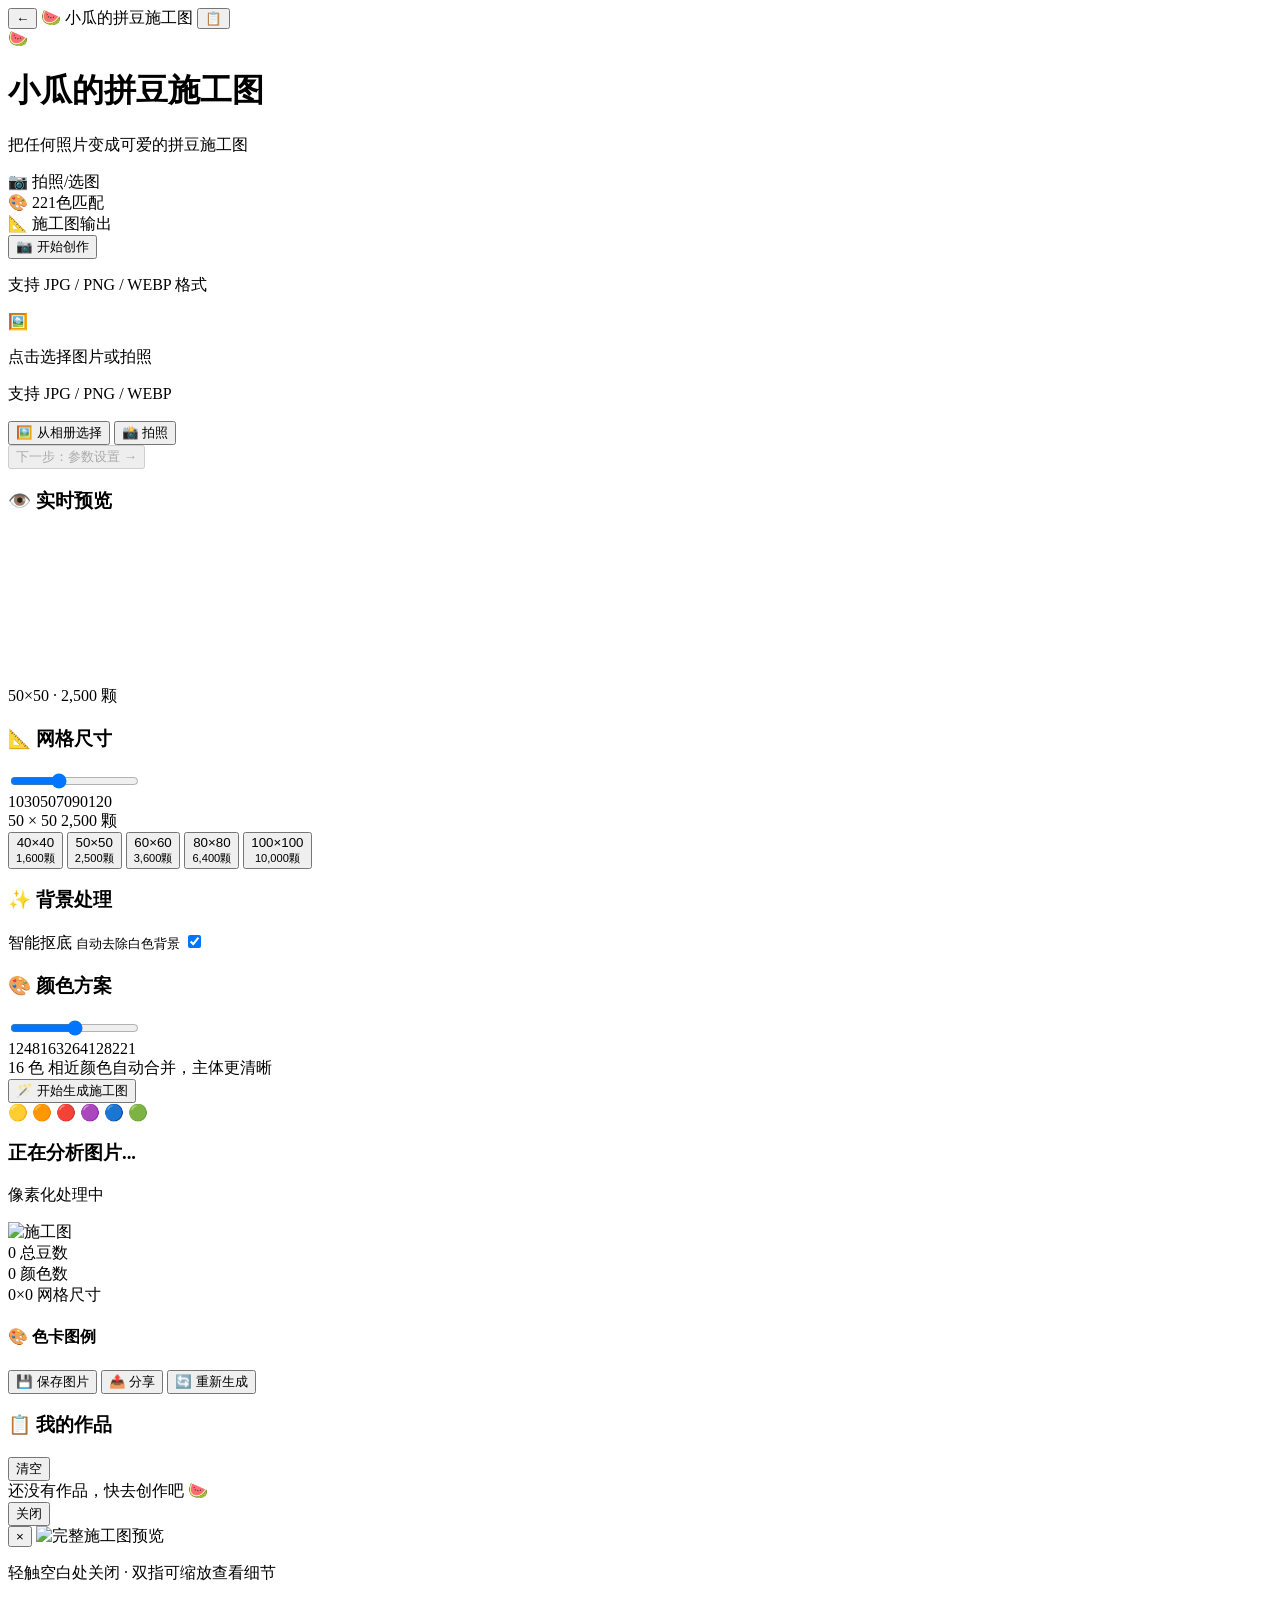
==== docs/index.html @ 962bb764 "Add initial HTML structure for the app" ====
<!DOCTYPE html>
<html lang="zh-CN">
<head>
<meta charset="UTF-8">
<meta name="viewport" content="width=device-width, initial-scale=1.0, maximum-scale=1.0, user-scalable=no, viewport-fit=cover">
<meta name="apple-mobile-web-app-capable" content="yes">
<meta name="apple-mobile-web-app-status-bar-style" content="default">
<meta name="theme-color" content="#FFF5F0">
<title>🍉 小瓜的拼豆施工图</title>
<link rel="stylesheet" href="css/style.css">
</head>
<body>

<div id="app">
  <!-- 导航栏 -->
  <nav class="nav-bar" id="navBar">
    <button class="nav-back" id="navBack" onclick="App.goBack()">←</button>
    <span class="nav-title" id="navTitle">🍉 小瓜的拼豆施工图</span>
    <button class="nav-action" id="navHistory" onclick="App.showHistory()">📋</button>
  </nav>

  <!-- ========== ① 首页 ========== -->
  <div class="screen active" id="screen-home">
    <div class="home-hero">
      <div class="hero-illustration">
        <div class="hero-bead bead-1"></div>
        <div class="hero-bead bead-2"></div>
        <div class="hero-bead bead-3"></div>
        <div class="hero-bead bead-4"></div>
        <div class="hero-bead bead-5"></div>
        <div class="hero-bear">🍉</div>
      </div>
      <h1 class="hero-title">小瓜的拼豆施工图</h1>
      <p class="hero-subtitle">把任何照片变成可爱的拼豆施工图</p>
    </div>
    <div class="home-features">
      <div class="feature-card">
        <span class="feature-icon">📷</span>
        <span class="feature-label">拍照/选图</span>
      </div>
      <div class="feature-card">
        <span class="feature-icon">🎨</span>
        <span class="feature-label">221色匹配</span>
      </div>
      <div class="feature-card">
        <span class="feature-icon">📐</span>
        <span class="feature-label">施工图输出</span>
      </div>
    </div>
    <button class="btn-primary btn-large" onclick="App.goTo('upload')">
      📷 开始创作
    </button>
    <p class="home-hint">支持 JPG / PNG / WEBP 格式</p>
  </div>

  <!-- ========== ② 选图页 ========== -->
  <div class="screen" id="screen-upload">
    <div class="upload-area" id="uploadArea">
      <div class="upload-placeholder" id="uploadPlaceholder">
        <span class="upload-icon">🖼️</span>
        <p>点击选择图片或拍照</p>
        <p class="upload-hint">支持 JPG / PNG / WEBP</p>
      </div>
      <img class="upload-preview" id="uploadPreview" style="display:none" alt="预览">
      <input type="file" id="fileInput" accept="image/*" capture="environment" onchange="App.handleFileSelect(event)" hidden>
    </div>
    <div class="upload-actions">
      <button class="btn-secondary" onclick="document.getElementById('fileInput').click()">
        🖼️ 从相册选择
      </button>
      <button class="btn-secondary" onclick="App.capturePhoto()">
        📸 拍照
      </button>
    </div>
    <button class="btn-primary btn-full" id="btnNextConfig" disabled onclick="App.goTo('config')">
      下一步：参数设置 →
    </button>
  </div>

  <!-- ========== ③ 参数配置页 ========== -->
  <div class="screen" id="screen-config">
    <!-- 实时预览区 -->
    <div class="config-preview">
      <h3 class="config-title">👁️ 实时预览</h3>
      <div class="preview-canvas-wrap">
        <canvas id="previewCanvas"></canvas>
      </div>
      <div class="preview-info">
        <span id="previewGridInfo">50×50 · 2,500 颗</span>
      </div>
    </div>

    <div class="config-section">
      <h3 class="config-title">📐 网格尺寸</h3>
      <div class="slider-container">
        <input type="range" class="slider" id="gridSlider" min="10" max="120" value="50" step="5"
               oninput="App.updateSlider()">
        <div class="slider-labels">
          <span>10</span><span>30</span><span>50</span><span>70</span><span>90</span><span>120</span>
        </div>
      </div>
      <div class="grid-size-display">
        <span class="grid-size-value" id="gridSizeValue">50 × 50</span>
        <span class="grid-size-beads" id="gridBeadCount">2,500 颗</span>
      </div>
      <div class="grid-presets">
        <button class="preset-btn" onclick="App.setGridSize(40)">40×40<br><small>1,600颗</small></button>
        <button class="preset-btn active" onclick="App.setGridSize(50)" id="preset50">50×50<br><small>2,500颗</small></button>
        <button class="preset-btn" onclick="App.setGridSize(60)" id="preset60">60×60<br><small>3,600颗</small></button>
        <button class="preset-btn" onclick="App.setGridSize(80)" id="preset80">80×80<br><small>6,400颗</small></button>
        <button class="preset-btn" onclick="App.setGridSize(100)" id="preset100">100×100<br><small>10,000颗</small></button>
      </div>
    </div>

    <div class="config-section">
      <h3 class="config-title">✨ 背景处理</h3>
      <label class="toggle-row">
        <span class="toggle-label">
          <span>智能抠底</span>
          <small>自动去除白色背景</small>
        </span>
        <input type="checkbox" class="toggle" id="bgRemove" checked>
        <span class="toggle-slider"></span>
      </label>
    </div>

    <div class="config-section">
      <h3 class="config-title">🎨 颜色方案</h3>
      <div class="slider-container">
        <input type="range" class="slider" id="colorSlider" min="0" max="8" value="4" step="1"
               oninput="App.updateColorSlider()">
        <div class="slider-labels">
          <span>1</span><span>2</span><span>4</span><span>8</span><span>16</span><span>32</span><span>64</span><span>128</span><span>221</span>
        </div>
      </div>
      <div class="grid-size-display">
        <span class="grid-size-value" id="colorCountValue">16 色</span>
        <span class="grid-size-beads" id="colorModeHint">相近颜色自动合并，主体更清晰</span>
      </div>
    </div>

    <button class="btn-primary btn-full" onclick="App.startGenerate()">
      🪄 开始生成施工图
    </button>
  </div>

  <!-- ========== ④ 生成中 ========== -->
  <div class="screen" id="screen-generating">
    <div class="generating-content">
      <div class="generating-animation">
        <span class="gen-dot dot-1">🟡</span>
        <span class="gen-dot dot-2">🟠</span>
        <span class="gen-dot dot-3">🔴</span>
        <span class="gen-dot dot-4">🟣</span>
        <span class="gen-dot dot-5">🔵</span>
        <span class="gen-dot dot-6">🟢</span>
      </div>
      <h3 class="gen-status" id="genStatus">正在分析图片...</h3>
      <div class="gen-progress">
        <div class="gen-progress-bar" id="genProgressBar"></div>
      </div>
      <p class="gen-step" id="genStep">像素化处理中</p>
    </div>
  </div>

  <!-- ========== ⑤ 结果页 ========== -->
  <div class="screen" id="screen-result">
    <div class="result-image-wrap" id="resultImageWrap" onclick="App.openPreview()" title="点击查看完整施工图">
      <img class="result-image" id="resultImage" alt="施工图">
    </div>
    <div class="result-stats">
      <div class="stat-item">
        <span class="stat-value" id="statBeads">0</span>
        <span class="stat-label">总豆数</span>
      </div>
      <div class="stat-item">
        <span class="stat-value" id="statColors">0</span>
        <span class="stat-label">颜色数</span>
      </div>
      <div class="stat-item">
        <span class="stat-value" id="statGrid">0×0</span>
        <span class="stat-label">网格尺寸</span>
      </div>
    </div>
    <div class="result-legend" id="resultLegend">
      <h4>🎨 色卡图例</h4>
      <div class="legend-grid" id="legendGrid"></div>
    </div>
    <div class="result-actions">
      <button class="btn-primary" onclick="App.downloadResult()">💾 保存图片</button>
      <button class="btn-secondary" onclick="App.shareResult()">📤 分享</button>
      <button class="btn-outline" onclick="App.goTo('config')">🔄 重新生成</button>
    </div>
  </div>

  <!-- ========== 历史记录面板 ========== -->
  <div class="overlay" id="historyOverlay" onclick="App.hideHistory()">
    <div class="history-panel" onclick="event.stopPropagation()">
      <div class="history-header">
        <h3>📋 我的作品</h3>
        <button class="btn-text" onclick="App.clearHistory()" id="btnClearHistory">清空</button>
      </div>
      <div class="history-list" id="historyList">
        <div class="history-empty">还没有作品，快去创作吧 🍉</div>
      </div>
      <button class="btn-outline btn-full" onclick="App.hideHistory()">关闭</button>
    </div>
  </div>
</div>

<div class="pattern-preview" id="patternPreview" onclick="App.closePreview()">
  <button class="preview-close" aria-label="关闭大图预览">×</button>
  <img alt="完整施工图预览">
  <p>轻触空白处关闭 · 双指可缩放查看细节</p>
</div>
<script src="js/palette-data.js"></script>
<script src="js/app-static.js"></script>
</body>
</html>
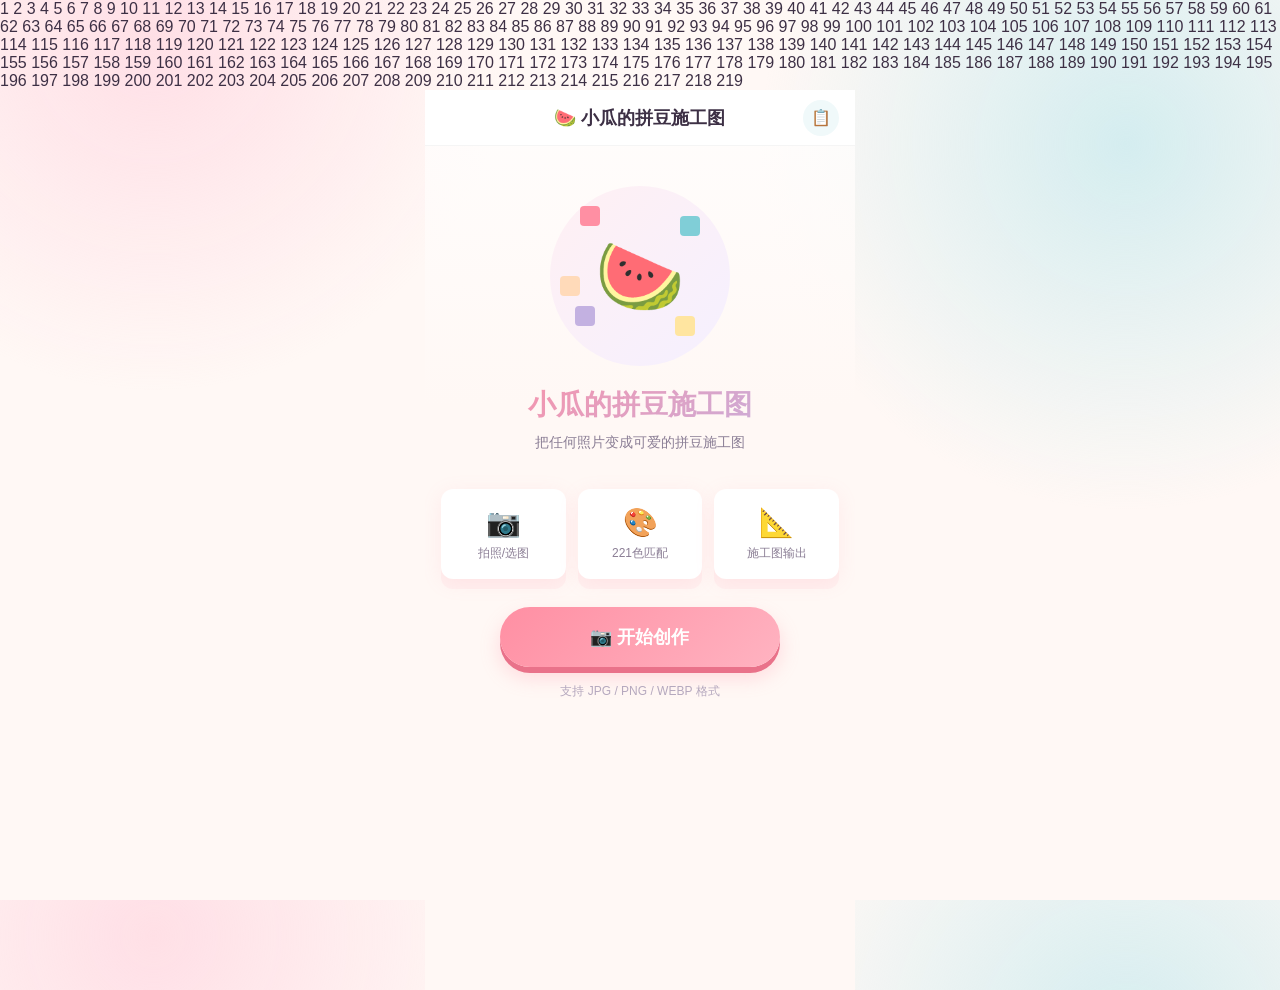
==== commit 59d0c144: "Implement main HTML structure for application Added a comprehensive HTML structure for the applicati" ====
--- a/docs/index.html
+++ b/docs/index.html
@@ -1,3 +1,222 @@
+1
+2
+3
+4
+5
+6
+7
+8
+9
+10
+11
+12
+13
+14
+15
+16
+17
+18
+19
+20
+21
+22
+23
+24
+25
+26
+27
+28
+29
+30
+31
+32
+33
+34
+35
+36
+37
+38
+39
+40
+41
+42
+43
+44
+45
+46
+47
+48
+49
+50
+51
+52
+53
+54
+55
+56
+57
+58
+59
+60
+61
+62
+63
+64
+65
+66
+67
+68
+69
+70
+71
+72
+73
+74
+75
+76
+77
+78
+79
+80
+81
+82
+83
+84
+85
+86
+87
+88
+89
+90
+91
+92
+93
+94
+95
+96
+97
+98
+99
+100
+101
+102
+103
+104
+105
+106
+107
+108
+109
+110
+111
+112
+113
+114
+115
+116
+117
+118
+119
+120
+121
+122
+123
+124
+125
+126
+127
+128
+129
+130
+131
+132
+133
+134
+135
+136
+137
+138
+139
+140
+141
+142
+143
+144
+145
+146
+147
+148
+149
+150
+151
+152
+153
+154
+155
+156
+157
+158
+159
+160
+161
+162
+163
+164
+165
+166
+167
+168
+169
+170
+171
+172
+173
+174
+175
+176
+177
+178
+179
+180
+181
+182
+183
+184
+185
+186
+187
+188
+189
+190
+191
+192
+193
+194
+195
+196
+197
+198
+199
+200
+201
+202
+203
+204
+205
+206
+207
+208
+209
+210
+211
+212
+213
+214
+215
+216
+217
+218
+219
 <!DOCTYPE html>
 <html lang="zh-CN">
 <head>
@@ -11,6 +230,7 @@
 </head>
 <body>
 
+
 <div id="app">
   <!-- 导航栏 -->
   <nav class="nav-bar" id="navBar">
@@ -18,6 +238,7 @@
     <span class="nav-title" id="navTitle">🍉 小瓜的拼豆施工图</span>
     <button class="nav-action" id="navHistory" onclick="App.showHistory()">📋</button>
   </nav>
+
 
   <!-- ========== ① 首页 ========== -->
   <div class="screen active" id="screen-home">
@@ -53,6 +274,7 @@
     <p class="home-hint">支持 JPG / PNG / WEBP 格式</p>
   </div>
 
+
   <!-- ========== ② 选图页 ========== -->
   <div class="screen" id="screen-upload">
     <div class="upload-area" id="uploadArea">
@@ -77,6 +299,7 @@
     </button>
   </div>
 
+
   <!-- ========== ③ 参数配置页 ========== -->
   <div class="screen" id="screen-config">
     <!-- 实时预览区 -->
@@ -89,6 +312,7 @@
         <span id="previewGridInfo">50×50 · 2,500 颗</span>
       </div>
     </div>
+
 
     <div class="config-section">
       <h3 class="config-title">📐 网格尺寸</h3>
@@ -111,6 +335,7 @@
         <button class="preset-btn" onclick="App.setGridSize(100)" id="preset100">100×100<br><small>10,000颗</small></button>
       </div>
     </div>
+
 
     <div class="config-section">
       <h3 class="config-title">✨ 背景处理</h3>
@@ -124,13 +349,14 @@
       </label>
     </div>
 
+
     <div class="config-section">
       <h3 class="config-title">🎨 颜色方案</h3>
       <div class="slider-container">
-        <input type="range" class="slider" id="colorSlider" min="0" max="8" value="4" step="1"
+        <input type="range" class="slider" id="colorSlider" min="0" max="20" value="8" step="1"
                oninput="App.updateColorSlider()">
         <div class="slider-labels">
-          <span>1</span><span>2</span><span>4</span><span>8</span><span>16</span><span>32</span><span>64</span><span>128</span><span>221</span>
+          <span>1</span><span>4</span><span>8</span><span>16</span><span>32</span><span>64</span><span>128</span><span>221</span>
         </div>
       </div>
       <div class="grid-size-display">
@@ -139,10 +365,12 @@
       </div>
     </div>
 
+
     <button class="btn-primary btn-full" onclick="App.startGenerate()">
       🪄 开始生成施工图
     </button>
   </div>
+
 
   <!-- ========== ④ 生成中 ========== -->
   <div class="screen" id="screen-generating">
@@ -163,6 +391,7 @@
     </div>
   </div>
 
+
   <!-- ========== ⑤ 结果页 ========== -->
   <div class="screen" id="screen-result">
     <div class="result-image-wrap" id="resultImageWrap" onclick="App.openPreview()" title="点击查看完整施工图">
@@ -192,6 +421,7 @@
       <button class="btn-outline" onclick="App.goTo('config')">🔄 重新生成</button>
     </div>
   </div>
+
 
   <!-- ========== 历史记录面板 ========== -->
   <div class="overlay" id="historyOverlay" onclick="App.hideHistory()">
@@ -207,6 +437,7 @@
     </div>
   </div>
 </div>
+
 
 <div class="pattern-preview" id="patternPreview" onclick="App.closePreview()">
   <button class="preview-close" aria-label="关闭大图预览">×</button>
--- a/docs/css/style.css
+++ b/docs/css/style.css
@@ -0,0 +1,737 @@
+/* ============================================
+   拼豆工坊 — 手机端样式
+   马卡龙色系 · 圆润可爱 · 层次分明
+   ============================================ */
+
+:root {
+  --cream: #FFF5F0;
+  --pink: #FF8FA3;
+  --pink-light: #FFB3C1;
+  --pink-pale: #FFF0F3;
+  --mint: #80CED7;
+  --mint-light: #B8E6EC;
+  --mint-pale: #F0F9FA;
+  --lavender: #C3B1E1;
+  --lavender-pale: #F5F0FF;
+  --peach: #FFDAB9;
+  --peach-pale: #FFF5EE;
+  --yellow: #FFE5A0;
+  --text: #3D3045;
+  --text-secondary: #8B7E95;
+  --text-light: #B5A8BE;
+  --white: #FFFFFF;
+  --bg: #FFF8F5;
+  --card-bg: #FFFFFF;
+  --shadow: 0 4px 20px rgba(255, 143, 163, 0.12);
+  --shadow-lg: 0 8px 32px rgba(255, 143, 163, 0.18);
+  --radius: 20px;
+  --radius-sm: 12px;
+  --radius-xs: 8px;
+  --nav-height: 56px;
+  --safe-bottom: env(safe-area-inset-bottom, 16px);
+}
+
+* { margin: 0; padding: 0; box-sizing: border-box; }
+
+body {
+  font-family: -apple-system, BlinkMacSystemFont, 'PingFang SC', 'Microsoft YaHei', sans-serif;
+  background:
+    radial-gradient(circle at 12% 4%, rgba(255, 203, 218, 0.55), transparent 25%),
+    radial-gradient(circle at 88% 16%, rgba(184, 230, 236, 0.6), transparent 27%),
+    var(--bg);
+  color: var(--text);
+  -webkit-font-smoothing: antialiased;
+  -webkit-tap-highlight-color: transparent;
+  user-select: none;
+  overflow: hidden;
+  height: 100vh;
+  height: 100dvh;
+}
+
+#app {
+  max-width: 430px;
+  margin: 0 auto;
+  height: 100vh;
+  height: 100dvh;
+  display: flex;
+  flex-direction: column;
+  background: linear-gradient(180deg, rgba(255,255,255,0.74), var(--bg) 35%);
+  position: relative;
+  overflow: hidden;
+}
+
+/* ========== 导航栏 ========== */
+.nav-bar {
+  height: var(--nav-height);
+  display: flex;
+  align-items: center;
+  padding: 0 16px;
+  background: rgba(255, 255, 255, 0.85);
+  backdrop-filter: blur(20px);
+  -webkit-backdrop-filter: blur(20px);
+  border-bottom: 1px solid rgba(0,0,0,0.04);
+  position: relative;
+  z-index: 100;
+  flex-shrink: 0;
+}
+
+.nav-back {
+  width: 36px; height: 36px;
+  border: none; background: var(--pink-pale);
+  border-radius: 50%;
+  font-size: 16px; color: var(--pink);
+  cursor: pointer;
+  display: flex; align-items: center; justify-content: center;
+  transition: transform 0.2s;
+}
+.nav-back:active { transform: scale(0.9); }
+.nav-back.hidden { visibility: hidden; }
+
+.nav-title {
+  flex: 1; text-align: center;
+  font-size: 18px; font-weight: 700;
+  color: var(--text);
+}
+
+.nav-action {
+  width: 36px; height: 36px;
+  border: none; background: var(--mint-pale);
+  border-radius: 50%;
+  font-size: 16px; color: var(--mint);
+  cursor: pointer;
+  display: flex; align-items: center; justify-content: center;
+  transition: transform 0.2s;
+}
+.nav-action:active { transform: scale(0.9); }
+
+/* ========== 屏幕切换 ========== */
+.screen {
+  flex: 1;
+  overflow-y: auto;
+  padding: 16px;
+  display: none;
+  flex-direction: column;
+  -webkit-overflow-scrolling: touch;
+}
+.screen.active {
+  display: flex;
+  animation: fadeSlideIn 0.35s ease;
+}
+
+@keyframes fadeSlideIn {
+  from { opacity: 0; transform: translateY(12px); }
+  to   { opacity: 1; transform: translateY(0); }
+}
+
+/* ========== ① 首页 ========== */
+.home-hero {
+  text-align: center;
+  padding: 24px 0 16px;
+}
+
+.hero-illustration {
+  position: relative;
+  width: 180px; height: 180px;
+  margin: 0 auto 20px;
+  background: linear-gradient(135deg, var(--pink-pale), var(--lavender-pale));
+  border-radius: 50%;
+  display: flex; align-items: center; justify-content: center;
+}
+
+.hero-bear {
+  font-size: 72px;
+  animation: float 3s ease-in-out infinite;
+  position: relative;
+  z-index: 2;
+}
+
+@keyframes float {
+  0%, 100% { transform: translateY(0); }
+  50% { transform: translateY(-8px); }
+}
+
+.hero-bead {
+  position: absolute;
+  width: 20px; height: 20px;
+  border-radius: 4px;
+  animation: sparkle 2s ease-in-out infinite;
+}
+.bead-1 { background: var(--pink); top: 20px; left: 30px; animation-delay: 0s; }
+.bead-2 { background: var(--mint); top: 30px; right: 30px; animation-delay: 0.3s; }
+.bead-3 { background: var(--lavender); bottom: 40px; left: 25px; animation-delay: 0.6s; }
+.bead-4 { background: var(--yellow); bottom: 30px; right: 35px; animation-delay: 0.9s; }
+.bead-5 { background: var(--peach); top: 50%; left: 10px; animation-delay: 1.2s; }
+
+@keyframes sparkle {
+  0%, 100% { opacity: 0.6; transform: scale(1); }
+  50% { opacity: 1; transform: scale(1.3); }
+}
+
+.hero-title {
+  font-size: 28px; font-weight: 800;
+  background: linear-gradient(135deg, var(--pink), var(--lavender));
+  -webkit-background-clip: text;
+  -webkit-text-fill-color: transparent;
+  background-clip: text;
+  margin-bottom: 8px;
+}
+
+.hero-subtitle {
+  font-size: 14px; color: var(--text-secondary);
+  line-height: 1.5;
+}
+
+.home-features {
+  display: flex; gap: 12px;
+  margin: 20px 0 28px;
+}
+
+.feature-card {
+  flex: 1;
+  background: var(--card-bg);
+  border-radius: var(--radius-sm);
+  padding: 16px 8px;
+  text-align: center;
+  box-shadow: 0 10px 0 rgba(255, 143, 163, 0.08), var(--shadow);
+  border: 1px solid rgba(255,255,255,0.9);
+  transition: transform .2s ease, box-shadow .2s ease;
+}
+.feature-card:active { transform: translateY(3px); box-shadow: 0 5px 0 rgba(255, 143, 163, 0.08), var(--shadow); }
+.feature-icon { font-size: 28px; display: block; margin-bottom: 6px; }
+.feature-label { font-size: 12px; color: var(--text-secondary); font-weight: 500; }
+
+.home-hint {
+  text-align: center; font-size: 12px;
+  color: var(--text-light); margin-top: 16px;
+}
+
+/* ========== 按钮 ========== */
+.btn-primary {
+  background: linear-gradient(135deg, var(--pink), var(--pink-light));
+  color: white; border: none;
+  padding: 14px 32px; border-radius: 28px;
+  font-size: 16px; font-weight: 700;
+  cursor: pointer;
+  box-shadow: 0 6px 0 #e9728a, 0 10px 20px rgba(255, 143, 163, 0.3);
+  transition: all 0.2s;
+  display: flex; align-items: center; justify-content: center;
+  gap: 8px;
+}
+.btn-primary:active { transform: translateY(4px); box-shadow: 0 2px 0 #e9728a, 0 5px 12px rgba(255, 143, 163, 0.25); }
+.btn-primary:disabled { opacity: 0.5; transform: none; cursor: not-allowed; }
+
+.btn-primary.btn-large {
+  padding: 18px 48px; font-size: 18px; border-radius: 32px;
+  width: 100%; max-width: 280px; margin: 0 auto;
+}
+
+.btn-primary.btn-full {
+  width: 100%; margin-top: auto;
+}
+
+.btn-secondary {
+  background: var(--card-bg); color: var(--text);
+  border: 1.5px solid rgba(0,0,0,0.08);
+  padding: 12px 20px; border-radius: 24px;
+  font-size: 14px; font-weight: 600;
+  cursor: pointer;
+  display: flex; align-items: center; justify-content: center;
+  gap: 6px;
+  transition: all 0.2s;
+  flex: 1;
+}
+.btn-secondary:active { background: var(--pink-pale); }
+
+.btn-outline {
+  background: transparent; color: var(--text-secondary);
+  border: 1.5px solid rgba(0,0,0,0.1);
+  padding: 12px 20px; border-radius: 24px;
+  font-size: 14px; font-weight: 600;
+  cursor: pointer;
+  transition: all 0.2s;
+}
+.btn-outline:active { background: rgba(0,0,0,0.03); }
+.btn-outline.btn-full { width: 100%; }
+
+.btn-text {
+  background: none; border: none;
+  color: var(--pink); font-size: 14px; font-weight: 600;
+  cursor: pointer;
+}
+
+/* ========== ② 选图页 ========== */
+.upload-area {
+  flex: 1;
+  background: var(--card-bg);
+  border-radius: var(--radius);
+  border: 2px dashed rgba(255, 143, 163, 0.3);
+  display: flex; align-items: center; justify-content: center;
+  margin-bottom: 16px;
+  cursor: pointer;
+  overflow: hidden;
+  min-height: 280px;
+  transition: border-color 0.2s;
+}
+.upload-area:active { border-color: var(--pink); }
+
+.upload-placeholder {
+  text-align: center; color: var(--text-secondary);
+}
+.upload-icon { font-size: 56px; display: block; margin-bottom: 12px; }
+.upload-placeholder p { font-size: 15px; margin-bottom: 4px; }
+.upload-hint { font-size: 12px !important; color: var(--text-light); }
+
+.upload-preview {
+  width: 100%; height: 100%;
+  object-fit: contain; border-radius: 18px;
+}
+
+.upload-actions {
+  display: flex; gap: 12px; margin-bottom: 16px;
+}
+
+/* ========== ③ 配置页 — 实时预览 ========== */
+.config-preview {
+  background: var(--card-bg);
+  border-radius: var(--radius);
+  padding: 16px;
+  margin-bottom: 16px;
+  box-shadow: var(--shadow);
+}
+.preview-canvas-wrap {
+  display: flex; align-items: center; justify-content: center;
+  background: #fafafa;
+  border-radius: var(--radius-sm);
+  padding: 8px;
+  margin: 8px 0;
+  min-height: 160px;
+  overflow: hidden;
+}
+.preview-canvas-wrap canvas {
+  max-width: 100%;
+  image-rendering: pixelated;
+  image-rendering: crisp-edges;
+  border-radius: 4px;
+}
+.preview-info {
+  text-align: center;
+  font-size: 13px; color: var(--text-secondary);
+  font-weight: 600;
+}
+
+/* ========== ③ 配置页 ========== */
+.config-section {
+  background: var(--card-bg);
+  border-radius: var(--radius);
+  padding: 20px;
+  margin-bottom: 16px;
+  box-shadow: var(--shadow);
+}
+
+.config-title {
+  font-size: 16px; font-weight: 700;
+  margin-bottom: 16px; color: var(--text);
+}
+
+/* 滑块 */
+.slider-container {
+  margin: 8px 0 4px;
+}
+.slider {
+  width: 100%;
+  -webkit-appearance: none;
+  appearance: none;
+  height: 6px;
+  border-radius: 3px;
+  background: linear-gradient(to right, var(--pink-pale), var(--pink));
+  outline: none;
+}
+.slider::-webkit-slider-thumb {
+  -webkit-appearance: none;
+  appearance: none;
+  width: 28px; height: 28px;
+  border-radius: 50%;
+  background: white;
+  border: 3px solid var(--pink);
+  box-shadow: 0 2px 8px rgba(255, 143, 163, 0.3);
+  cursor: pointer;
+}
+.slider-labels {
+  display: flex; justify-content: space-between;
+  font-size: 10px; color: var(--text-light);
+  margin-top: 4px; padding: 0 2px;
+}
+
+.grid-size-display {
+  text-align: center;
+  margin: 16px 0;
+  padding: 16px;
+  background: linear-gradient(135deg, var(--pink-pale), var(--lavender-pale));
+  border-radius: var(--radius-sm);
+}
+.grid-size-value {
+  font-size: 28px; font-weight: 800;
+  color: var(--pink);
+  display: block;
+}
+.grid-size-beads {
+  font-size: 14px; color: var(--text-secondary);
+  margin-top: 4px; display: block;
+}
+
+.grid-presets {
+  display: flex; gap: 8px; flex-wrap: wrap;
+}
+.preset-btn {
+  flex: 1; min-width: 56px;
+  padding: 10px 6px;
+  border: 1.5px solid rgba(0,0,0,0.08);
+  background: white;
+  border-radius: var(--radius-xs);
+  font-size: 13px; font-weight: 600;
+  color: var(--text-secondary);
+  cursor: pointer;
+  transition: all 0.2s; text-align: center;
+}
+.preset-btn small { font-size: 10px; font-weight: 400; display: block; }
+.preset-btn.active {
+  border-color: var(--pink);
+  background: var(--pink-pale);
+  color: var(--pink);
+}
+
+/* 开关 */
+.toggle-row {
+  display: flex; align-items: center; justify-content: space-between;
+  cursor: pointer;
+}
+.toggle-label span { display: block; font-size: 14px; font-weight: 600; }
+.toggle-label small { font-size: 12px; color: var(--text-light); }
+.toggle { display: none; }
+.toggle-slider {
+  width: 52px; height: 30px;
+  background: #E8E0EC;
+  border-radius: 15px;
+  position: relative;
+  transition: background 0.3s;
+  flex-shrink: 0;
+}
+.toggle-slider::after {
+  content: ''; position: absolute;
+  width: 26px; height: 26px;
+  background: white; border-radius: 50%;
+  top: 2px; left: 2px;
+  transition: transform 0.3s;
+  box-shadow: 0 1px 4px rgba(0,0,0,0.1);
+}
+.toggle:checked + .toggle-slider {
+  background: var(--pink);
+}
+.toggle:checked + .toggle-slider::after {
+  transform: translateX(22px);
+}
+
+/* 单选 */
+.radio-group { display: flex; flex-direction: column; gap: 10px; }
+.radio-row {
+  display: flex; align-items: center; gap: 12px;
+  padding: 12px; border-radius: var(--radius-xs);
+  border: 1.5px solid rgba(0,0,0,0.06);
+  cursor: pointer; transition: all 0.2s;
+}
+.radio-row:has(input:checked) {
+  border-color: var(--pink);
+  background: var(--pink-pale);
+}
+.radio-row input[type="radio"] { accent-color: var(--pink); }
+.radio-label span { display: block; font-size: 14px; font-weight: 600; }
+.radio-label small { font-size: 12px; color: var(--text-light); }
+
+/* ========== ④ 生成中 ========== */
+#screen-generating {
+  align-items: center; justify-content: center;
+}
+
+.generating-content {
+  text-align: center;
+}
+
+.generating-animation {
+  display: flex; gap: 8px; justify-content: center;
+  margin-bottom: 32px; flex-wrap: wrap;
+}
+.gen-dot {
+  font-size: 24px;
+  animation: genBounce 0.8s ease-in-out infinite;
+}
+.dot-1 { animation-delay: 0s; }
+.dot-2 { animation-delay: 0.1s; }
+.dot-3 { animation-delay: 0.2s; }
+.dot-4 { animation-delay: 0.3s; }
+.dot-5 { animation-delay: 0.4s; }
+.dot-6 { animation-delay: 0.5s; }
+
+@keyframes genBounce {
+  0%, 100% { transform: translateY(0); }
+  50% { transform: translateY(-16px); }
+}
+
+.gen-status {
+  font-size: 18px; font-weight: 700;
+  margin-bottom: 20px; color: var(--text);
+}
+
+.gen-progress {
+  width: 200px; height: 6px;
+  background: var(--pink-pale);
+  border-radius: 3px;
+  margin: 0 auto 12px;
+  overflow: hidden;
+}
+.gen-progress-bar {
+  height: 100%;
+  background: linear-gradient(90deg, var(--pink), var(--lavender));
+  border-radius: 3px;
+  width: 0%;
+  transition: width 0.4s ease;
+}
+.gen-step {
+  font-size: 13px; color: var(--text-light);
+}
+
+/* ========== ⑤ 结果页 ========== */
+.result-image-wrap {
+  background: var(--card-bg);
+  border-radius: var(--radius);
+  overflow: hidden;
+  margin-bottom: 16px;
+  box-shadow: var(--shadow-lg);
+  display: flex; align-items: center; justify-content: center;
+  min-height: 200px;
+}
+.result-image {
+  width: 100%; display: block;
+}
+
+.result-stats {
+  display: flex; gap: 12px;
+  margin-bottom: 16px;
+}
+.stat-item {
+  flex: 1;
+  background: var(--card-bg);
+  border-radius: var(--radius-sm);
+  padding: 14px;
+  text-align: center;
+  box-shadow: var(--shadow);
+}
+.stat-value {
+  font-size: 22px; font-weight: 800;
+  color: var(--pink);
+  display: block;
+}
+.stat-label {
+  font-size: 12px; color: var(--text-secondary);
+  margin-top: 2px; display: block;
+}
+
+.result-legend {
+  background: var(--card-bg);
+  border-radius: var(--radius);
+  padding: 16px;
+  margin-bottom: 16px;
+  box-shadow: var(--shadow);
+}
+.result-legend h4 {
+  font-size: 15px; font-weight: 700;
+  margin-bottom: 12px;
+}
+.legend-grid {
+  display: flex; flex-wrap: wrap; gap: 8px;
+}
+.legend-item {
+  display: flex; align-items: center; gap: 6px;
+  padding: 4px 10px;
+  background: rgba(0,0,0,0.02);
+  border-radius: 20px;
+  font-size: 12px;
+}
+.legend-swatch {
+  width: 18px; height: 18px;
+  border-radius: 3px;
+  border: 1px solid rgba(0,0,0,0.1);
+  flex-shrink: 0;
+}
+.legend-code {
+  font-weight: 600; font-size: 11px;
+}
+.legend-count {
+  color: var(--text-light); font-size: 11px;
+}
+
+.result-actions {
+  display: flex; gap: 10px;
+  flex-wrap: wrap;
+  margin-bottom: var(--safe-bottom);
+}
+.result-actions .btn-primary { flex: 2; }
+.result-actions .btn-secondary { flex: 1; }
+.result-actions .btn-outline { flex: 1; }
+
+/* ========== 历史记录面板 ========== */
+.overlay {
+  position: fixed; top: 0; left: 0; right: 0; bottom: 0;
+  background: rgba(0,0,0,0.3);
+  z-index: 200;
+  display: none;
+  align-items: flex-end;
+  justify-content: center;
+}
+.overlay.active { display: flex; }
+
+.history-panel {
+  width: 100%; max-width: 430px;
+  max-height: 75vh;
+  background: var(--bg);
+  border-radius: 24px 24px 0 0;
+  padding: 20px 16px calc(16px + var(--safe-bottom));
+  display: flex; flex-direction: column;
+  animation: slideUp 0.3s ease;
+}
+@keyframes slideUp {
+  from { transform: translateY(100%); }
+  to   { transform: translateY(0); }
+}
+
+.history-header {
+  display: flex; justify-content: space-between;
+  align-items: center; margin-bottom: 16px;
+}
+.history-header h3 {
+  font-size: 18px; font-weight: 700;
+}
+
+.history-list {
+  flex: 1; overflow-y: auto;
+  margin-bottom: 12px;
+  display: flex; flex-direction: column;
+  gap: 10px;
+  -webkit-overflow-scrolling: touch;
+}
+
+.history-empty {
+  text-align: center; padding: 40px 20px;
+  color: var(--text-light); font-size: 14px;
+}
+
+.history-item {
+  background: var(--card-bg);
+  border-radius: var(--radius-sm);
+  padding: 12px;
+  display: flex; gap: 12px;
+  align-items: center;
+  box-shadow: var(--shadow);
+  cursor: pointer;
+  transition: transform 0.2s;
+}
+.history-item:active { transform: scale(0.98); }
+
+.history-thumb {
+  width: 60px; height: 60px;
+  border-radius: var(--radius-xs);
+  object-fit: cover;
+  background: var(--pink-pale);
+  flex-shrink: 0;
+}
+.history-info {
+  flex: 1; min-width: 0;
+}
+.history-name {
+  font-size: 13px; font-weight: 600;
+  white-space: nowrap; overflow: hidden; text-overflow: ellipsis;
+}
+.history-meta {
+  font-size: 11px; color: var(--text-secondary);
+  margin-top: 4px;
+}
+.history-delete {
+  width: 32px; height: 32px;
+  border: none; background: rgba(0,0,0,0.04);
+  border-radius: 50%;
+  font-size: 14px; cursor: pointer;
+  flex-shrink: 0; display: flex; align-items: center; justify-content: center;
+}
+.history-delete:active { background: rgba(255, 143, 163, 0.2); }
+
+/* ========== 滚动条 ========== */
+.screen::-webkit-scrollbar,
+.history-list::-webkit-scrollbar { width: 0; }
+
+/* ========== Toast ========== */
+.toast {
+  position: fixed; top: 80px; left: 50%; transform: translateX(-50%);
+  background: var(--text); color: white;
+  padding: 10px 24px; border-radius: 20px;
+  font-size: 14px; font-weight: 600;
+  z-index: 300;
+  animation: toastIn 0.3s ease, toastOut 0.3s ease 2s forwards;
+  pointer-events: none;
+}
+
+/* ========== 全图预览与立体质感 ========== */
+.result-image-wrap {
+  position: relative;
+  min-height: min(64vh, 620px);
+  padding: 12px;
+  display: grid;
+  place-items: center;
+  overflow: visible;
+  cursor: zoom-in;
+  border: 1px solid rgba(255,255,255,.9);
+  box-shadow: 0 12px 0 rgba(195,177,225,.12), 0 18px 32px rgba(92,59,53,.13);
+}
+.result-image-wrap::after {
+  content: '点击查看完整图纸 🔍';
+  position: absolute; right: 14px; bottom: 12px;
+  padding: 6px 10px; border-radius: 14px;
+  background: rgba(255,255,255,.9); color: var(--text-secondary);
+  font-size: 11px; font-weight: 700; box-shadow: 0 3px 10px rgba(61,48,69,.12);
+}
+.result-image {
+  max-width: 100%; max-height: min(58vh, 560px);
+  object-fit: contain;
+  border-radius: 10px;
+  background: #fffdf8;
+}
+.pattern-preview {
+  position: fixed; inset: 0; z-index: 500;
+  display: none; align-items: center; justify-content: center;
+  padding: 56px 16px 28px;
+  background: rgba(48, 34, 45, .9);
+  backdrop-filter: blur(10px);
+}
+.pattern-preview.active { display: flex; animation: previewIn .24s ease-out; }
+.pattern-preview img {
+  display: block; max-width: 100%; max-height: 100%;
+  object-fit: contain; border-radius: 12px;
+  background: #fffdf8; box-shadow: 0 18px 50px rgba(0,0,0,.35);
+}
+.pattern-preview p {
+  position: absolute; bottom: max(16px, env(safe-area-inset-bottom));
+  color: rgba(255,255,255,.75); font-size: 12px;
+}
+.preview-close {
+  position: absolute; top: max(14px, env(safe-area-inset-top)); right: 16px;
+  width: 40px; height: 40px; border: 0; border-radius: 50%;
+  color: #fff; background: rgba(255,255,255,.18); font-size: 28px; line-height: 1;
+  cursor: pointer; z-index: 1;
+}
+@keyframes previewIn { from { opacity: 0; transform: scale(.98); } to { opacity: 1; transform: scale(1); } }
+@keyframes toastIn {
+  from { opacity: 0; transform: translateX(-50%) translateY(-10px); }
+  to   { opacity: 1; transform: translateX(-50%) translateY(0); }
+}
+@keyframes toastOut {
+  from { opacity: 1; }
+  to   { opacity: 0; }
+}
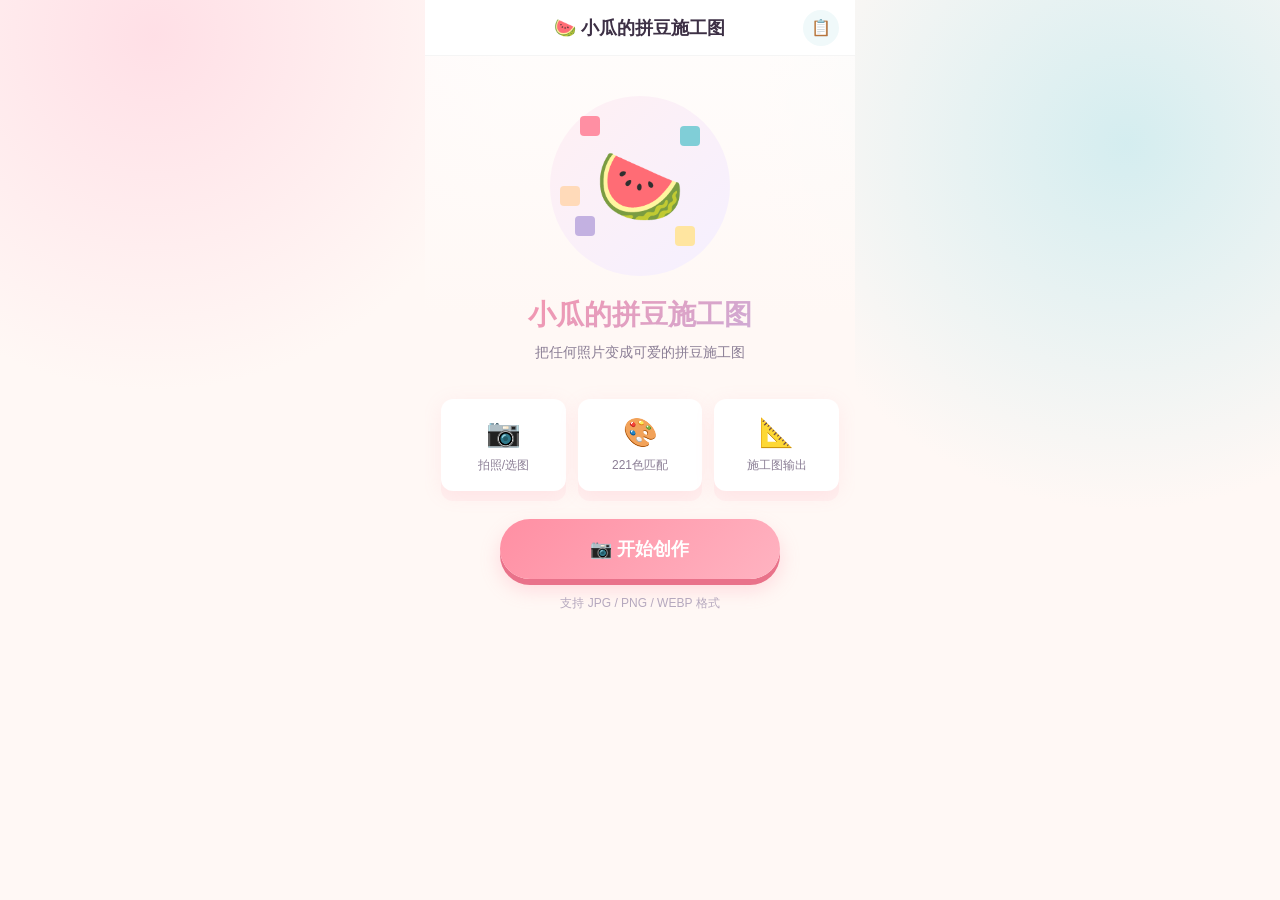
==== commit 97673b5f: "Remove accidental line numbers from page HTML" ====
--- a/docs/index.html
+++ b/docs/index.html
@@ -1,222 +1,3 @@
-1
-2
-3
-4
-5
-6
-7
-8
-9
-10
-11
-12
-13
-14
-15
-16
-17
-18
-19
-20
-21
-22
-23
-24
-25
-26
-27
-28
-29
-30
-31
-32
-33
-34
-35
-36
-37
-38
-39
-40
-41
-42
-43
-44
-45
-46
-47
-48
-49
-50
-51
-52
-53
-54
-55
-56
-57
-58
-59
-60
-61
-62
-63
-64
-65
-66
-67
-68
-69
-70
-71
-72
-73
-74
-75
-76
-77
-78
-79
-80
-81
-82
-83
-84
-85
-86
-87
-88
-89
-90
-91
-92
-93
-94
-95
-96
-97
-98
-99
-100
-101
-102
-103
-104
-105
-106
-107
-108
-109
-110
-111
-112
-113
-114
-115
-116
-117
-118
-119
-120
-121
-122
-123
-124
-125
-126
-127
-128
-129
-130
-131
-132
-133
-134
-135
-136
-137
-138
-139
-140
-141
-142
-143
-144
-145
-146
-147
-148
-149
-150
-151
-152
-153
-154
-155
-156
-157
-158
-159
-160
-161
-162
-163
-164
-165
-166
-167
-168
-169
-170
-171
-172
-173
-174
-175
-176
-177
-178
-179
-180
-181
-182
-183
-184
-185
-186
-187
-188
-189
-190
-191
-192
-193
-194
-195
-196
-197
-198
-199
-200
-201
-202
-203
-204
-205
-206
-207
-208
-209
-210
-211
-212
-213
-214
-215
-216
-217
-218
-219
 <!DOCTYPE html>
 <html lang="zh-CN">
 <head>
@@ -231,6 +12,8 @@
 <body>
 
 
+
+
 <div id="app">
   <!-- 导航栏 -->
   <nav class="nav-bar" id="navBar">
@@ -238,6 +21,8 @@
     <span class="nav-title" id="navTitle">🍉 小瓜的拼豆施工图</span>
     <button class="nav-action" id="navHistory" onclick="App.showHistory()">📋</button>
   </nav>
+
+
 
 
   <!-- ========== ① 首页 ========== -->
@@ -275,6 +60,8 @@
   </div>
 
 
+
+
   <!-- ========== ② 选图页 ========== -->
   <div class="screen" id="screen-upload">
     <div class="upload-area" id="uploadArea">
@@ -300,6 +87,8 @@
   </div>
 
 
+
+
   <!-- ========== ③ 参数配置页 ========== -->
   <div class="screen" id="screen-config">
     <!-- 实时预览区 -->
@@ -312,6 +101,8 @@
         <span id="previewGridInfo">50×50 · 2,500 颗</span>
       </div>
     </div>
+
+
 
 
     <div class="config-section">
@@ -335,6 +126,8 @@
         <button class="preset-btn" onclick="App.setGridSize(100)" id="preset100">100×100<br><small>10,000颗</small></button>
       </div>
     </div>
+
+
 
 
     <div class="config-section">
@@ -350,6 +143,8 @@
     </div>
 
 
+
+
     <div class="config-section">
       <h3 class="config-title">🎨 颜色方案</h3>
       <div class="slider-container">
@@ -366,10 +161,14 @@
     </div>
 
 
+
+
     <button class="btn-primary btn-full" onclick="App.startGenerate()">
       🪄 开始生成施工图
     </button>
   </div>
+
+
 
 
   <!-- ========== ④ 生成中 ========== -->
@@ -392,6 +191,8 @@
   </div>
 
 
+
+
   <!-- ========== ⑤ 结果页 ========== -->
   <div class="screen" id="screen-result">
     <div class="result-image-wrap" id="resultImageWrap" onclick="App.openPreview()" title="点击查看完整施工图">
@@ -421,6 +222,8 @@
       <button class="btn-outline" onclick="App.goTo('config')">🔄 重新生成</button>
     </div>
   </div>
+
+
 
 
   <!-- ========== 历史记录面板 ========== -->
@@ -437,6 +240,8 @@
     </div>
   </div>
 </div>
+
+
 
 
 <div class="pattern-preview" id="patternPreview" onclick="App.closePreview()">
